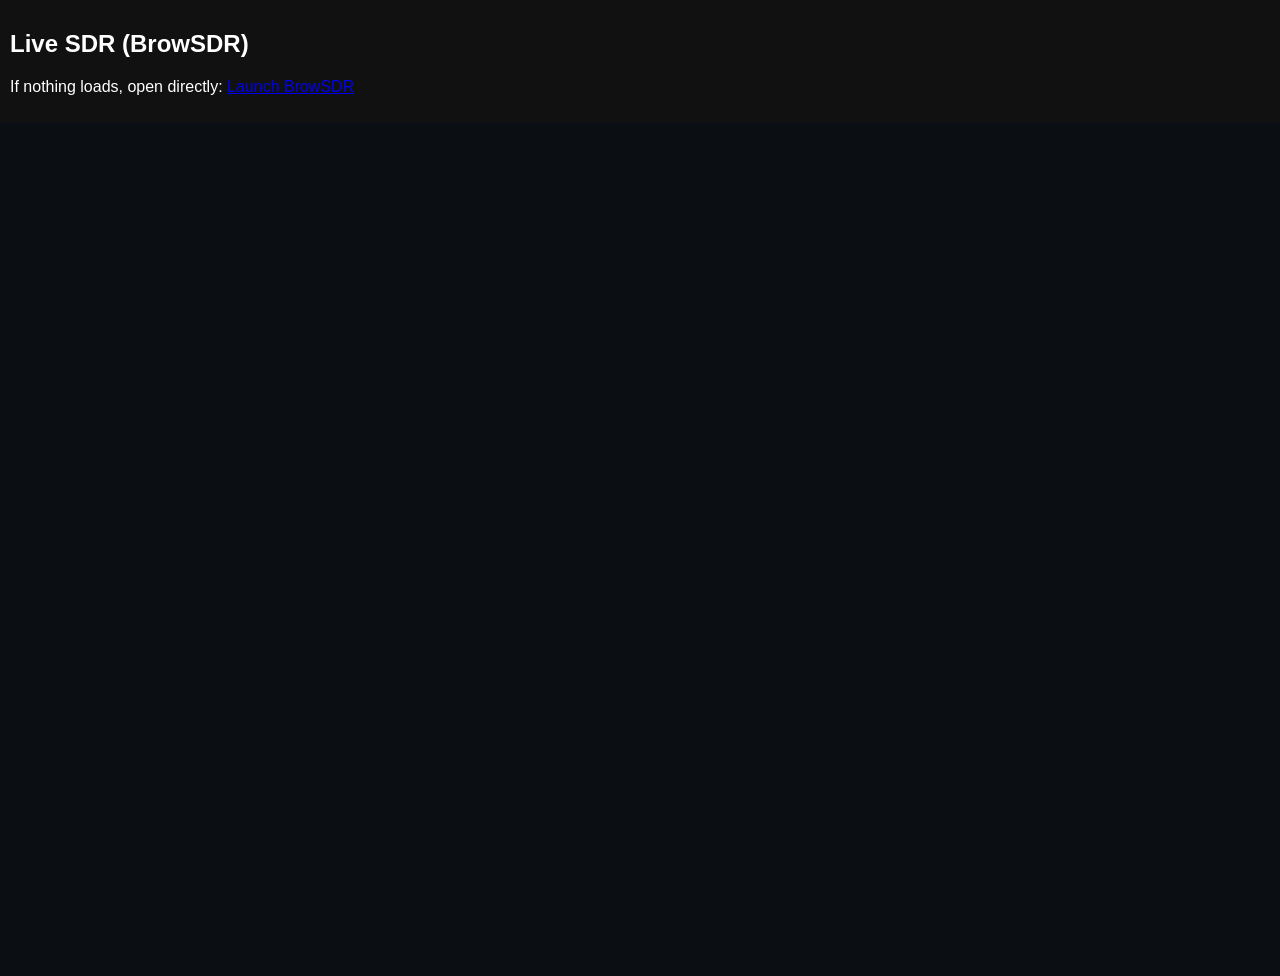
==== live_sdr.html @ 11d60bf8 "Add files via upload" ====
<!DOCTYPE html>
<html lang="en">
<head>
<meta charset="UTF-8">
<title>Live SDR</title>
<style>
body { margin:0; font-family: Arial; background:#0b0f14; color:#fff; }
.header { padding:10px; background:#111; }
iframe { width:100%; height:calc(100vh - 50px); border:none; }
</style>
</head>
<body>
<div class="header">
<h2>Live SDR (BrowSDR)</h2>
<p>If nothing loads, open directly: <a href="https://jlx.brownsdr.com" target="_blank">Launch BrowSDR</a></p>
</div>
<iframe src="https://jlx.brownsdr.com"></iframe>
</body>
</html>
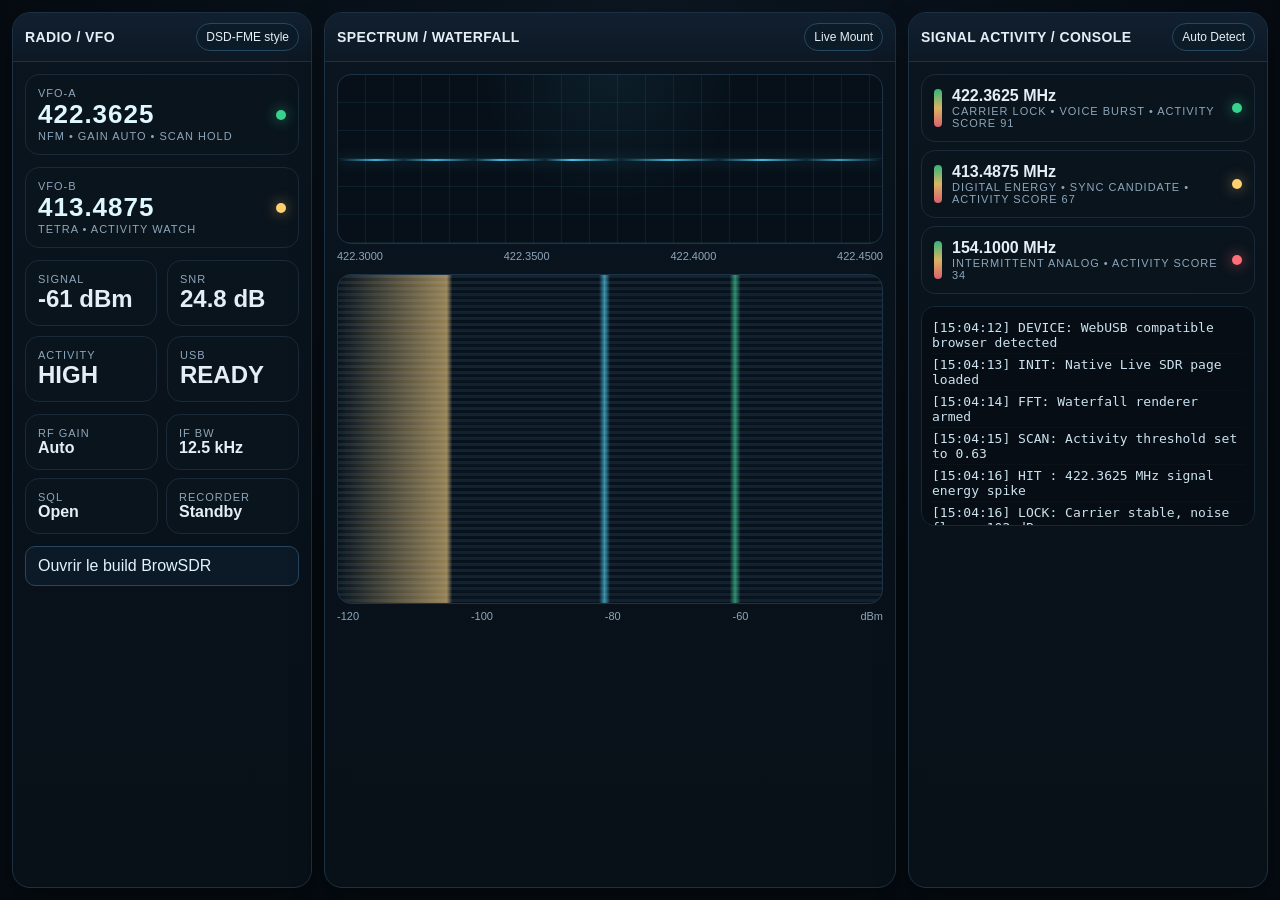
==== commit 1a609422: "Add files via upload" ====
--- a/live_sdr.html
+++ b/live_sdr.html
@@ -1,19 +1,96 @@
 <!DOCTYPE html>
-<html lang="en">
+<html lang="fr">
 <head>
-<meta charset="UTF-8">
-<title>Live SDR</title>
-<style>
-body { margin:0; font-family: Arial; background:#0b0f14; color:#fff; }
-.header { padding:10px; background:#111; }
-iframe { width:100%; height:calc(100vh - 50px); border:none; }
-</style>
+  <meta charset="UTF-8" />
+  <meta name="viewport" content="width=device-width, initial-scale=1.0" />
+  <title>Live SDR Console</title>
+  <style>
+    :root{--bg:#050b11;--panel:#0b151f;--line:#1d3142;--text:#e5eef6;--muted:#8ea6ba;--cyan:#4dd8ff;--green:#37d38d;--amber:#ffd06f;--red:#ff6e79;}
+    *{box-sizing:border-box}
+    html,body{margin:0;padding:0;background:radial-gradient(circle at top,#0b1621,#050b11 58%);color:var(--text);font-family:Segoe UI,Arial,sans-serif}
+    .shell{display:grid;grid-template-columns:300px 1fr 360px;gap:12px;padding:12px;min-height:100vh}
+    .panel{background:linear-gradient(180deg,rgba(10,21,31,.98),rgba(8,16,24,.98));border:1px solid var(--line);border-radius:18px;box-shadow:0 14px 34px rgba(0,0,0,.28);overflow:hidden}
+    .panel-head{padding:10px 12px;border-bottom:1px solid var(--line);display:flex;justify-content:space-between;align-items:center;background:linear-gradient(180deg,#112030,#0d1824)}
+    .panel-head h2,.panel-head h3{margin:0;font-size:14px;letter-spacing:.4px;text-transform:uppercase}
+    .panel-body{padding:12px}.stack{display:grid;gap:12px}
+    .status-grid{display:grid;grid-template-columns:repeat(2,minmax(0,1fr));gap:10px}
+    .tile,.knob,.vfo,.signal{background:#0a141d;border:1px solid #1a2a38;border-radius:14px;padding:12px}
+    .tile-label,.small{font-size:11px;color:var(--muted);text-transform:uppercase;letter-spacing:1px}
+    .tile-value{font-size:24px;font-weight:800}.freq{font-size:26px;font-weight:800;letter-spacing:1px;color:#dff7ff}
+    .tag{padding:6px 9px;border-radius:999px;border:1px solid #234961;background:#0b1c28;font-size:12px}
+    .led{width:10px;height:10px;border-radius:50%}.green{background:var(--green);box-shadow:0 0 14px rgba(55,211,141,.65)}.red{background:var(--red);box-shadow:0 0 14px rgba(255,110,121,.65)}.amber{background:var(--amber);box-shadow:0 0 14px rgba(255,208,111,.55)}
+    .vfo{display:grid;grid-template-columns:1fr auto;gap:10px;align-items:center}
+    .mini-controls{display:grid;grid-template-columns:repeat(2,1fr);gap:8px}
+    .scope{height:170px;border-radius:14px;border:1px solid #1e3345;background:linear-gradient(transparent 95%,rgba(77,216,255,.08) 96%),linear-gradient(90deg,transparent 95%,rgba(77,216,255,.08) 96%),radial-gradient(circle at top,rgba(77,216,255,.07),transparent 40%),#071019;background-size:100% 28px,28px 100%,100% 100%,100% 100%;position:relative;overflow:hidden}
+    .wave{position:absolute;left:0;right:0;top:50%;height:2px;background:linear-gradient(90deg,transparent 0%,rgba(77,216,255,.8) 7%,rgba(77,216,255,.15) 12%,rgba(77,216,255,.8) 18%,rgba(77,216,255,.12) 25%,rgba(77,216,255,.85) 30%,rgba(77,216,255,.1) 38%,rgba(77,216,255,.9) 43%,rgba(77,216,255,.08) 52%,rgba(77,216,255,.8) 61%,rgba(77,216,255,.12) 70%,rgba(77,216,255,.85) 78%,rgba(77,216,255,.12) 86%,rgba(77,216,255,.7) 92%,transparent 100%);box-shadow:0 0 14px rgba(77,216,255,.38);animation:drift 8s linear infinite}
+    .waterfall{height:330px;border-radius:14px;border:1px solid #1e3345;background:repeating-linear-gradient(180deg,rgba(16,34,50,1) 0px,rgba(16,34,50,1) 3px,rgba(8,18,28,1) 3px,rgba(8,18,28,1) 6px),linear-gradient(90deg,#0a1220 0%,#10223a 10%,#152a4c 22%,#1f4d7a 36%,#55d0ff 50%,#1f4d7a 64%,#152a4c 78%,#10223a 90%,#0a1220 100%);position:relative;overflow:hidden}
+    .waterfall:before{content:"";position:absolute;inset:0;background:linear-gradient(90deg,transparent 0%,rgba(255,208,111,.8) 20%,transparent 21%,transparent 48%,rgba(77,216,255,.85) 49%,transparent 50%,transparent 72%,rgba(55,211,141,.85) 73%,transparent 74%,transparent 100%);opacity:.72;mix-blend-mode:screen}
+    .waterfall:after{content:"";position:absolute;left:0;right:0;top:0;height:100%;background:repeating-linear-gradient(180deg,rgba(255,255,255,.02) 0 2px,transparent 2px 7px);animation:fall 8s linear infinite;opacity:.7}
+    .fft-scale{display:flex;justify-content:space-between;color:var(--muted);font-size:11px;margin-top:6px}
+    .signals{display:grid;gap:8px}.signal{display:grid;grid-template-columns:auto 1fr auto;gap:10px;align-items:center}
+    .bar{width:8px;height:38px;border-radius:999px;background:linear-gradient(180deg,var(--green),var(--amber),var(--red));opacity:.85}
+    .console{height:220px;overflow:auto;background:#060d14;border:1px solid #172838;border-radius:14px;padding:10px;font-family:Consolas,monospace;color:#cce2ef;font-size:13px}
+    .console div{padding:3px 0;border-bottom:1px dotted rgba(255,255,255,.04)}
+    .btn{display:inline-block;padding:10px 12px;border-radius:10px;border:1px solid #274660;background:#0c1a27;color:#dff4ff;text-decoration:none}
+    @keyframes fall{from{transform:translateY(-30px)}to{transform:translateY(30px)}} @keyframes drift{from{transform:translateX(-5%)}to{transform:translateX(5%)}}
+    @media (max-width: 1200px){.shell{grid-template-columns:1fr}}
+  </style>
 </head>
 <body>
-<div class="header">
-<h2>Live SDR (BrowSDR)</h2>
-<p>If nothing loads, open directly: <a href="https://jlx.brownsdr.com" target="_blank">Launch BrowSDR</a></p>
-</div>
-<iframe src="https://jlx.brownsdr.com"></iframe>
+  <div class="shell">
+    <section class="panel">
+      <div class="panel-head"><h2>Radio / VFO</h2><span class="tag">DSD-FME style</span></div>
+      <div class="panel-body stack">
+        <div class="vfo"><div><div class="small">VFO-A</div><div class="freq">422.3625</div><div class="small">NFM • Gain Auto • Scan Hold</div></div><div class="led green"></div></div>
+        <div class="vfo"><div><div class="small">VFO-B</div><div class="freq">413.4875</div><div class="small">TETRA • Activity Watch</div></div><div class="led amber"></div></div>
+        <div class="status-grid">
+          <div class="tile"><div class="tile-label">Signal</div><div class="tile-value">-61 dBm</div></div>
+          <div class="tile"><div class="tile-label">SNR</div><div class="tile-value">24.8 dB</div></div>
+          <div class="tile"><div class="tile-label">Activity</div><div class="tile-value">HIGH</div></div>
+          <div class="tile"><div class="tile-label">USB</div><div class="tile-value">READY</div></div>
+        </div>
+        <div class="mini-controls">
+          <div class="knob"><div class="small">RF Gain</div><strong>Auto</strong></div>
+          <div class="knob"><div class="small">IF BW</div><strong>12.5 kHz</strong></div>
+          <div class="knob"><div class="small">SQL</div><strong>Open</strong></div>
+          <div class="knob"><div class="small">Recorder</div><strong>Standby</strong></div>
+        </div>
+        <a class="btn" href="live_sdr_vendor/" target="_blank" rel="noopener">Ouvrir le build BrowSDR</a>
+      </div>
+    </section>
+
+    <section class="panel">
+      <div class="panel-head"><h2>Spectrum / Waterfall</h2><span class="tag">Live Mount</span></div>
+      <div class="panel-body">
+        <div class="scope"><div class="wave"></div></div>
+        <div class="fft-scale"><span>422.3000</span><span>422.3500</span><span>422.4000</span><span>422.4500</span></div>
+        <div style="height:12px"></div>
+        <div class="waterfall"></div>
+        <div class="fft-scale"><span>-120</span><span>-100</span><span>-80</span><span>-60</span><span>dBm</span></div>
+      </div>
+    </section>
+
+    <section class="panel">
+      <div class="panel-head"><h3>Signal Activity / Console</h3><span class="tag">Auto Detect</span></div>
+      <div class="panel-body stack">
+        <div class="signals">
+          <div class="signal"><div class="bar"></div><div><strong>422.3625 MHz</strong><div class="small">Carrier lock • Voice burst • Activity score 91</div></div><div class="led green"></div></div>
+          <div class="signal"><div class="bar"></div><div><strong>413.4875 MHz</strong><div class="small">Digital energy • Sync candidate • Activity score 67</div></div><div class="led amber"></div></div>
+          <div class="signal"><div class="bar"></div><div><strong>154.1000 MHz</strong><div class="small">Intermittent analog • Activity score 34</div></div><div class="led red"></div></div>
+        </div>
+        <div class="console">
+          <div>[15:04:12] DEVICE: WebUSB compatible browser detected</div>
+          <div>[15:04:13] INIT: Native Live SDR page loaded</div>
+          <div>[15:04:14] FFT: Waterfall renderer armed</div>
+          <div>[15:04:15] SCAN: Activity threshold set to 0.63</div>
+          <div>[15:04:16] HIT : 422.3625 MHz signal energy spike</div>
+          <div>[15:04:16] LOCK: Carrier stable, noise floor -102 dBm</div>
+          <div>[15:04:17] VFO : VFO-A hold, burst window 220 ms</div>
+          <div>[15:04:19] LOG : Awaiting full BrowSDR static build mount</div>
+          <div>[15:04:20] PATH: /live_sdr_vendor/</div>
+        </div>
+      </div>
+    </section>
+  </div>
 </body>
 </html>
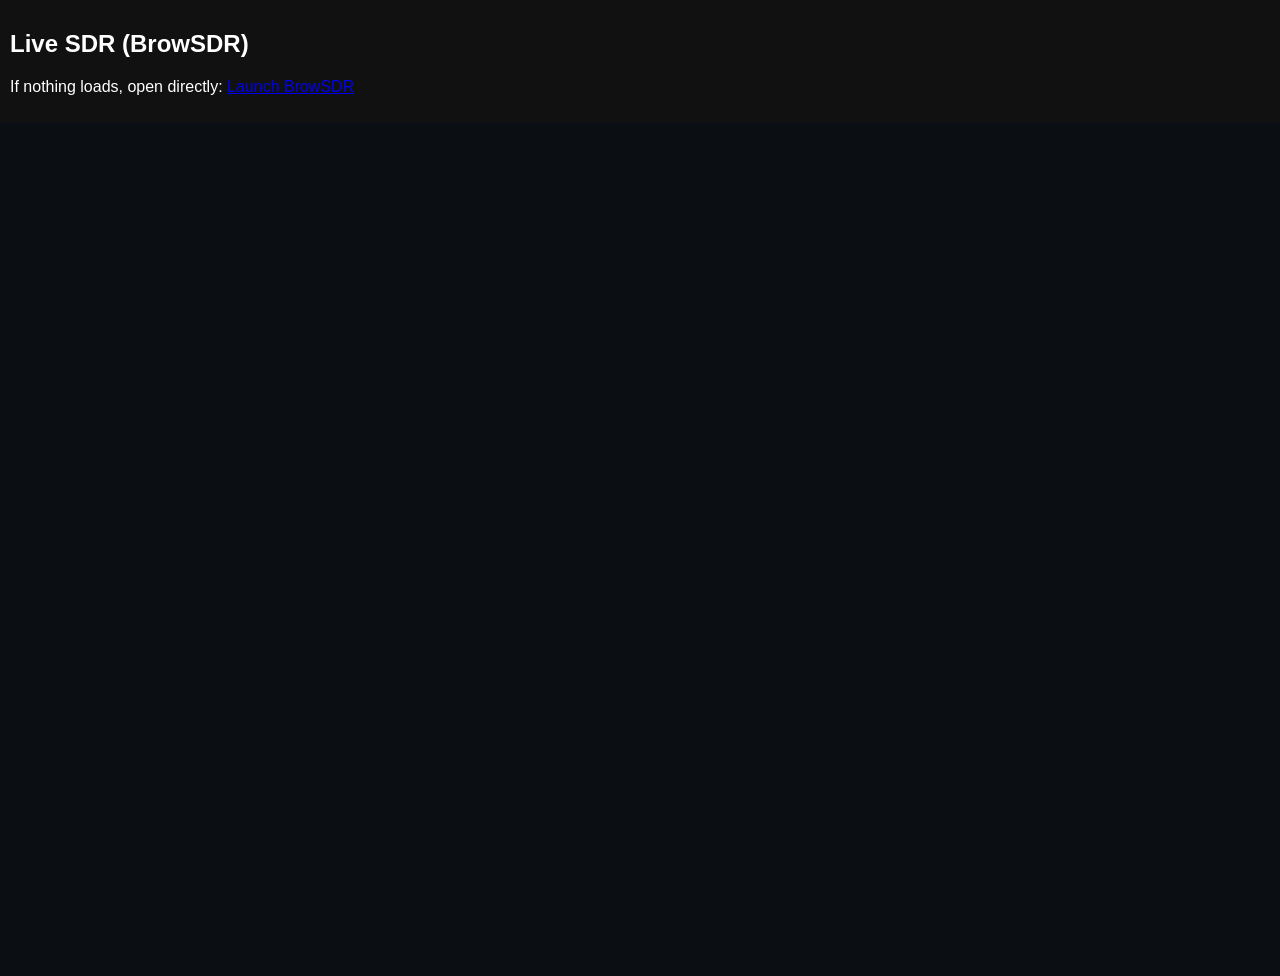
==== commit 23c9fb9c: "Add files via upload" ====
--- a/live_sdr.html
+++ b/live_sdr.html
@@ -1,96 +1,19 @@
 <!DOCTYPE html>
-<html lang="fr">
+<html lang="en">
 <head>
-  <meta charset="UTF-8" />
-  <meta name="viewport" content="width=device-width, initial-scale=1.0" />
-  <title>Live SDR Console</title>
-  <style>
-    :root{--bg:#050b11;--panel:#0b151f;--line:#1d3142;--text:#e5eef6;--muted:#8ea6ba;--cyan:#4dd8ff;--green:#37d38d;--amber:#ffd06f;--red:#ff6e79;}
-    *{box-sizing:border-box}
-    html,body{margin:0;padding:0;background:radial-gradient(circle at top,#0b1621,#050b11 58%);color:var(--text);font-family:Segoe UI,Arial,sans-serif}
-    .shell{display:grid;grid-template-columns:300px 1fr 360px;gap:12px;padding:12px;min-height:100vh}
-    .panel{background:linear-gradient(180deg,rgba(10,21,31,.98),rgba(8,16,24,.98));border:1px solid var(--line);border-radius:18px;box-shadow:0 14px 34px rgba(0,0,0,.28);overflow:hidden}
-    .panel-head{padding:10px 12px;border-bottom:1px solid var(--line);display:flex;justify-content:space-between;align-items:center;background:linear-gradient(180deg,#112030,#0d1824)}
-    .panel-head h2,.panel-head h3{margin:0;font-size:14px;letter-spacing:.4px;text-transform:uppercase}
-    .panel-body{padding:12px}.stack{display:grid;gap:12px}
-    .status-grid{display:grid;grid-template-columns:repeat(2,minmax(0,1fr));gap:10px}
-    .tile,.knob,.vfo,.signal{background:#0a141d;border:1px solid #1a2a38;border-radius:14px;padding:12px}
-    .tile-label,.small{font-size:11px;color:var(--muted);text-transform:uppercase;letter-spacing:1px}
-    .tile-value{font-size:24px;font-weight:800}.freq{font-size:26px;font-weight:800;letter-spacing:1px;color:#dff7ff}
-    .tag{padding:6px 9px;border-radius:999px;border:1px solid #234961;background:#0b1c28;font-size:12px}
-    .led{width:10px;height:10px;border-radius:50%}.green{background:var(--green);box-shadow:0 0 14px rgba(55,211,141,.65)}.red{background:var(--red);box-shadow:0 0 14px rgba(255,110,121,.65)}.amber{background:var(--amber);box-shadow:0 0 14px rgba(255,208,111,.55)}
-    .vfo{display:grid;grid-template-columns:1fr auto;gap:10px;align-items:center}
-    .mini-controls{display:grid;grid-template-columns:repeat(2,1fr);gap:8px}
-    .scope{height:170px;border-radius:14px;border:1px solid #1e3345;background:linear-gradient(transparent 95%,rgba(77,216,255,.08) 96%),linear-gradient(90deg,transparent 95%,rgba(77,216,255,.08) 96%),radial-gradient(circle at top,rgba(77,216,255,.07),transparent 40%),#071019;background-size:100% 28px,28px 100%,100% 100%,100% 100%;position:relative;overflow:hidden}
-    .wave{position:absolute;left:0;right:0;top:50%;height:2px;background:linear-gradient(90deg,transparent 0%,rgba(77,216,255,.8) 7%,rgba(77,216,255,.15) 12%,rgba(77,216,255,.8) 18%,rgba(77,216,255,.12) 25%,rgba(77,216,255,.85) 30%,rgba(77,216,255,.1) 38%,rgba(77,216,255,.9) 43%,rgba(77,216,255,.08) 52%,rgba(77,216,255,.8) 61%,rgba(77,216,255,.12) 70%,rgba(77,216,255,.85) 78%,rgba(77,216,255,.12) 86%,rgba(77,216,255,.7) 92%,transparent 100%);box-shadow:0 0 14px rgba(77,216,255,.38);animation:drift 8s linear infinite}
-    .waterfall{height:330px;border-radius:14px;border:1px solid #1e3345;background:repeating-linear-gradient(180deg,rgba(16,34,50,1) 0px,rgba(16,34,50,1) 3px,rgba(8,18,28,1) 3px,rgba(8,18,28,1) 6px),linear-gradient(90deg,#0a1220 0%,#10223a 10%,#152a4c 22%,#1f4d7a 36%,#55d0ff 50%,#1f4d7a 64%,#152a4c 78%,#10223a 90%,#0a1220 100%);position:relative;overflow:hidden}
-    .waterfall:before{content:"";position:absolute;inset:0;background:linear-gradient(90deg,transparent 0%,rgba(255,208,111,.8) 20%,transparent 21%,transparent 48%,rgba(77,216,255,.85) 49%,transparent 50%,transparent 72%,rgba(55,211,141,.85) 73%,transparent 74%,transparent 100%);opacity:.72;mix-blend-mode:screen}
-    .waterfall:after{content:"";position:absolute;left:0;right:0;top:0;height:100%;background:repeating-linear-gradient(180deg,rgba(255,255,255,.02) 0 2px,transparent 2px 7px);animation:fall 8s linear infinite;opacity:.7}
-    .fft-scale{display:flex;justify-content:space-between;color:var(--muted);font-size:11px;margin-top:6px}
-    .signals{display:grid;gap:8px}.signal{display:grid;grid-template-columns:auto 1fr auto;gap:10px;align-items:center}
-    .bar{width:8px;height:38px;border-radius:999px;background:linear-gradient(180deg,var(--green),var(--amber),var(--red));opacity:.85}
-    .console{height:220px;overflow:auto;background:#060d14;border:1px solid #172838;border-radius:14px;padding:10px;font-family:Consolas,monospace;color:#cce2ef;font-size:13px}
-    .console div{padding:3px 0;border-bottom:1px dotted rgba(255,255,255,.04)}
-    .btn{display:inline-block;padding:10px 12px;border-radius:10px;border:1px solid #274660;background:#0c1a27;color:#dff4ff;text-decoration:none}
-    @keyframes fall{from{transform:translateY(-30px)}to{transform:translateY(30px)}} @keyframes drift{from{transform:translateX(-5%)}to{transform:translateX(5%)}}
-    @media (max-width: 1200px){.shell{grid-template-columns:1fr}}
-  </style>
+<meta charset="UTF-8">
+<title>Live SDR</title>
+<style>
+body { margin:0; font-family: Arial; background:#0b0f14; color:#fff; }
+.header { padding:10px; background:#111; }
+iframe { width:100%; height:calc(100vh - 50px); border:none; }
+</style>
 </head>
 <body>
-  <div class="shell">
-    <section class="panel">
-      <div class="panel-head"><h2>Radio / VFO</h2><span class="tag">DSD-FME style</span></div>
-      <div class="panel-body stack">
-        <div class="vfo"><div><div class="small">VFO-A</div><div class="freq">422.3625</div><div class="small">NFM • Gain Auto • Scan Hold</div></div><div class="led green"></div></div>
-        <div class="vfo"><div><div class="small">VFO-B</div><div class="freq">413.4875</div><div class="small">TETRA • Activity Watch</div></div><div class="led amber"></div></div>
-        <div class="status-grid">
-          <div class="tile"><div class="tile-label">Signal</div><div class="tile-value">-61 dBm</div></div>
-          <div class="tile"><div class="tile-label">SNR</div><div class="tile-value">24.8 dB</div></div>
-          <div class="tile"><div class="tile-label">Activity</div><div class="tile-value">HIGH</div></div>
-          <div class="tile"><div class="tile-label">USB</div><div class="tile-value">READY</div></div>
-        </div>
-        <div class="mini-controls">
-          <div class="knob"><div class="small">RF Gain</div><strong>Auto</strong></div>
-          <div class="knob"><div class="small">IF BW</div><strong>12.5 kHz</strong></div>
-          <div class="knob"><div class="small">SQL</div><strong>Open</strong></div>
-          <div class="knob"><div class="small">Recorder</div><strong>Standby</strong></div>
-        </div>
-        <a class="btn" href="live_sdr_vendor/" target="_blank" rel="noopener">Ouvrir le build BrowSDR</a>
-      </div>
-    </section>
-
-    <section class="panel">
-      <div class="panel-head"><h2>Spectrum / Waterfall</h2><span class="tag">Live Mount</span></div>
-      <div class="panel-body">
-        <div class="scope"><div class="wave"></div></div>
-        <div class="fft-scale"><span>422.3000</span><span>422.3500</span><span>422.4000</span><span>422.4500</span></div>
-        <div style="height:12px"></div>
-        <div class="waterfall"></div>
-        <div class="fft-scale"><span>-120</span><span>-100</span><span>-80</span><span>-60</span><span>dBm</span></div>
-      </div>
-    </section>
-
-    <section class="panel">
-      <div class="panel-head"><h3>Signal Activity / Console</h3><span class="tag">Auto Detect</span></div>
-      <div class="panel-body stack">
-        <div class="signals">
-          <div class="signal"><div class="bar"></div><div><strong>422.3625 MHz</strong><div class="small">Carrier lock • Voice burst • Activity score 91</div></div><div class="led green"></div></div>
-          <div class="signal"><div class="bar"></div><div><strong>413.4875 MHz</strong><div class="small">Digital energy • Sync candidate • Activity score 67</div></div><div class="led amber"></div></div>
-          <div class="signal"><div class="bar"></div><div><strong>154.1000 MHz</strong><div class="small">Intermittent analog • Activity score 34</div></div><div class="led red"></div></div>
-        </div>
-        <div class="console">
-          <div>[15:04:12] DEVICE: WebUSB compatible browser detected</div>
-          <div>[15:04:13] INIT: Native Live SDR page loaded</div>
-          <div>[15:04:14] FFT: Waterfall renderer armed</div>
-          <div>[15:04:15] SCAN: Activity threshold set to 0.63</div>
-          <div>[15:04:16] HIT : 422.3625 MHz signal energy spike</div>
-          <div>[15:04:16] LOCK: Carrier stable, noise floor -102 dBm</div>
-          <div>[15:04:17] VFO : VFO-A hold, burst window 220 ms</div>
-          <div>[15:04:19] LOG : Awaiting full BrowSDR static build mount</div>
-          <div>[15:04:20] PATH: /live_sdr_vendor/</div>
-        </div>
-      </div>
-    </section>
-  </div>
+<div class="header">
+<h2>Live SDR (BrowSDR)</h2>
+<p>If nothing loads, open directly: <a href="https://jlx.brownsdr.com" target="_blank">Launch BrowSDR</a></p>
+</div>
+<iframe src="https://jlx.brownsdr.com"></iframe>
 </body>
 </html>
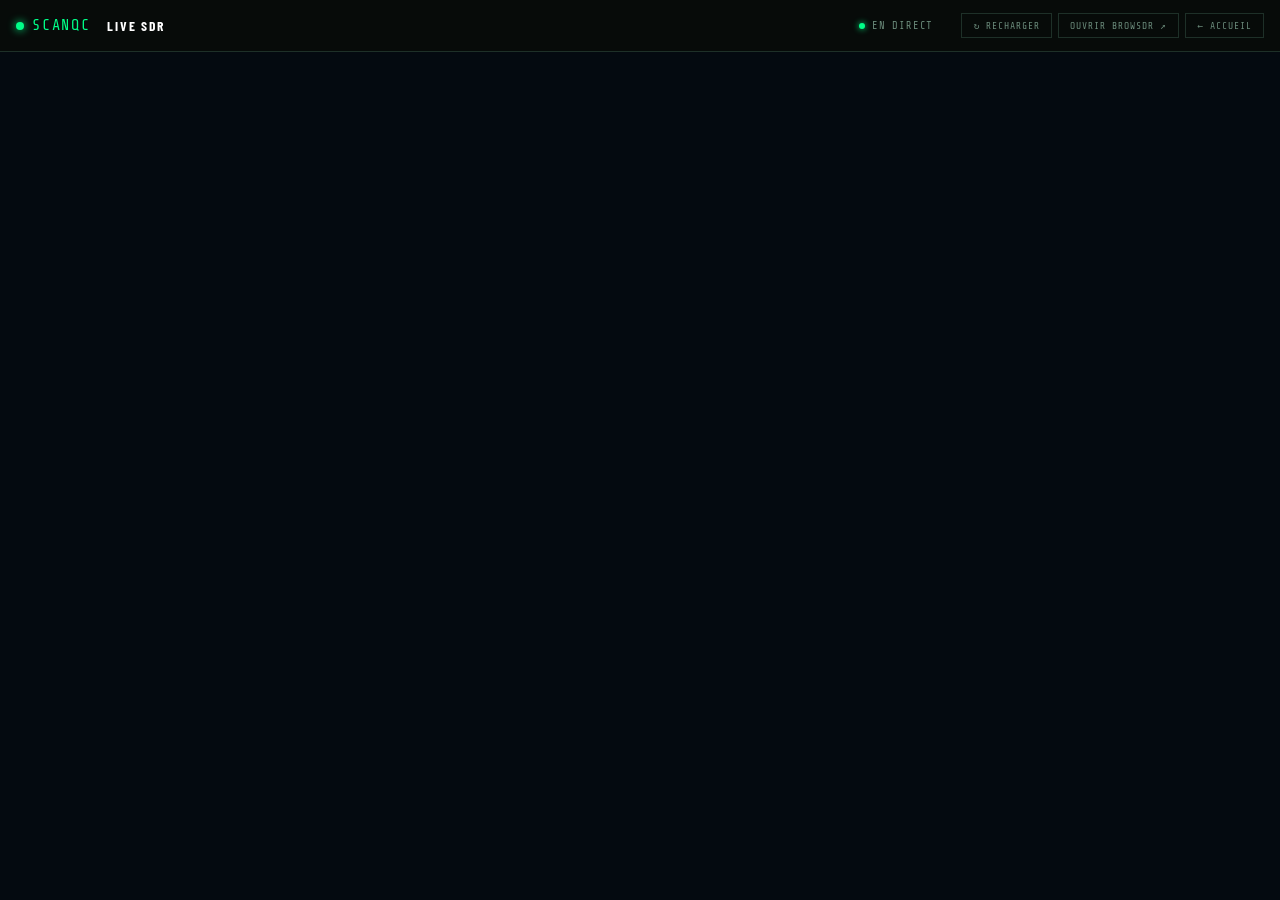
==== commit 0db49042: "fix: themed Live SDR page with ScanQC chrome and local vendor fallback" ====
--- a/live_sdr.html
+++ b/live_sdr.html
@@ -1,19 +1,181 @@
 <!DOCTYPE html>
-<html lang="en">
+<html lang="fr" data-theme="dark">
 <head>
 <meta charset="UTF-8">
-<title>Live SDR</title>
+<meta name="viewport" content="width=device-width, initial-scale=1.0">
+<title>Live SDR — ScanQC</title>
+<link rel="preconnect" href="https://fonts.googleapis.com">
+<link href="https://fonts.googleapis.com/css2?family=Share+Tech+Mono&family=Barlow+Condensed:wght@600;700;900&display=swap" rel="stylesheet">
 <style>
-body { margin:0; font-family: Arial; background:#0b0f14; color:#fff; }
-.header { padding:10px; background:#111; }
-iframe { width:100%; height:calc(100vh - 50px); border:none; }
+:root {
+  --black:#080c0a; --panel:#0f1a16; --card:#121f1a; --border:#1e3028;
+  --green:#00ff88; --green-faint:rgba(0,255,136,0.08); --green-glow:rgba(0,255,136,0.18);
+  --amber:#ffaa00; --red:#ff3344; --text:#c8ddd5; --text-dim:#6a8a7a;
+  --mono:'Share Tech Mono',monospace; --cond:'Barlow Condensed',sans-serif;
+}
+* { box-sizing:border-box; margin:0; padding:0 }
+html, body { height:100%; background:var(--black); color:var(--text); font-family:var(--cond); overflow:hidden }
+.header {
+  height:52px; display:flex; align-items:center; gap:1rem; padding:0 1rem;
+  background:rgba(8,12,10,0.96); border-bottom:1px solid var(--border); flex-shrink:0;
+}
+.logo {
+  font-family:var(--mono); color:var(--green); font-size:0.95rem; letter-spacing:0.12em;
+  text-decoration:none; display:flex; align-items:center; gap:0.5rem;
+}
+.logo::before {
+  content:''; width:8px; height:8px; border-radius:50%; background:var(--green);
+  box-shadow:0 0 8px var(--green); animation:pulse 1.8s ease-in-out infinite;
+}
+@keyframes pulse { 0%,100%{opacity:1} 50%{opacity:0.4} }
+.title {
+  font-size:0.85rem; letter-spacing:0.14em; text-transform:uppercase; color:#fff; font-weight:700;
+}
+.status {
+  margin-left:auto; font-family:var(--mono); font-size:0.65rem; letter-spacing:0.08em;
+  color:var(--text-dim); display:flex; align-items:center; gap:0.45rem;
+}
+.status .dot { width:6px; height:6px; border-radius:50%; background:var(--amber) }
+.status.live .dot { background:var(--green); box-shadow:0 0 6px var(--green) }
+.status.offline .dot { background:var(--red) }
+.actions { display:flex; gap:0.4rem; margin-left:0.75rem }
+.btn {
+  font-family:var(--mono); font-size:0.6rem; letter-spacing:0.1em; text-transform:uppercase;
+  padding:0.35rem 0.7rem; border:1px solid var(--border); background:transparent; color:var(--text-dim);
+  cursor:pointer; text-decoration:none; transition:all 0.15s;
+}
+.btn:hover { color:var(--green); border-color:rgba(0,255,136,0.35); background:var(--green-faint) }
+.frame-wrap { position:relative; height:calc(100% - 52px); background:#040a10 }
+iframe { width:100%; height:100%; border:none; display:block; background:#040a10 }
+.fallback {
+  position:absolute; inset:0; display:none; align-items:center; justify-content:center;
+  flex-direction:column; gap:1rem; padding:2rem; text-align:center; background:var(--black);
+}
+.fallback.show { display:flex }
+.fallback h2 {
+  font-size:1.4rem; letter-spacing:0.12em; text-transform:uppercase; color:#fff;
+}
+.fallback p { max-width:420px; color:var(--text-dim); font-family:var(--mono); font-size:0.75rem; line-height:1.6 }
+.fallback a {
+  font-family:var(--mono); font-size:0.7rem; letter-spacing:0.12em; text-transform:uppercase;
+  color:var(--green); border:1px solid var(--green); padding:0.65rem 1.4rem; text-decoration:none;
+}
+.fallback a:hover { background:var(--green); color:var(--black); box-shadow:0 0 24px var(--green-glow) }
+.note {
+  font-family:var(--mono); font-size:0.55rem; color:var(--text-dim); opacity:0.7; margin-top:0.5rem;
+}
 </style>
 </head>
 <body>
-<div class="header">
-<h2>Live SDR (BrowSDR)</h2>
-<p>If nothing loads, open directly: <a href="https://jlx.brownsdr.com" target="_blank">Launch BrowSDR</a></p>
-</div>
-<iframe src="https://jlx.brownsdr.com"></iframe>
+  <header class="header">
+    <a class="logo" href="index.html">SCANQC</a>
+    <div class="title">Live SDR</div>
+    <div class="status" id="sdrStatus"><span class="dot"></span><span id="sdrStatusText">CHARGEMENT…</span></div>
+    <div class="actions">
+      <button class="btn" type="button" id="btnReload">↻ Recharger</button>
+      <a class="btn" id="btnExternal" href="https://jlx.brownsdr.com" target="_blank" rel="noopener">Ouvrir BrowSDR ↗</a>
+      <a class="btn" href="index.html">← Accueil</a>
+    </div>
+  </header>
+
+  <div class="frame-wrap">
+    <iframe
+      id="sdrFrame"
+      title="BrowSDR"
+      src="https://jlx.brownsdr.com"
+      allow="autoplay; microphone; camera; fullscreen"
+      referrerpolicy="no-referrer-when-downgrade"
+    ></iframe>
+    <div class="fallback" id="sdrFallback">
+      <h2>Console Live SDR</h2>
+      <p>
+        L’intégration iframe n’est pas disponible (blocage navigateur ou X-Frame-Options).
+        Utilise le build local <code>live_sdr_vendor/</code> s’il est présent, ou ouvre BrowSDR dans un nouvel onglet.
+      </p>
+      <a id="fallbackExternal" href="https://jlx.brownsdr.com" target="_blank" rel="noopener">Lancer BrowSDR</a>
+      <div class="note">Build local optionnel : lancer import-browsdr.sh / import-browsdr.ps1</div>
+    </div>
+  </div>
+
+<script>
+(function () {
+  const frame = document.getElementById('sdrFrame');
+  const status = document.getElementById('sdrStatus');
+  const statusText = document.getElementById('sdrStatusText');
+  const fallback = document.getElementById('sdrFallback');
+  const btnReload = document.getElementById('btnReload');
+  const btnExternal = document.getElementById('btnExternal');
+  const fallbackExternal = document.getElementById('fallbackExternal');
+
+  const remoteUrl = 'https://jlx.brownsdr.com';
+  const localUrl = 'live_sdr_vendor/index.html';
+
+  function setStatus(mode, label) {
+    status.classList.remove('live', 'offline');
+    if (mode) status.classList.add(mode);
+    statusText.textContent = label;
+  }
+
+  function showFallback() {
+    fallback.classList.add('show');
+    setStatus('offline', 'HORS LIGNE / IFRAME BLOQUÉ');
+  }
+
+  function hideFallback() {
+    fallback.classList.remove('show');
+    setStatus('live', 'EN DIRECT');
+  }
+
+  // Prefer local vendor build when present
+  fetch(localUrl, { method: 'HEAD', cache: 'no-store' })
+    .then(function (res) {
+      if (res.ok) {
+        frame.src = localUrl;
+        btnExternal.href = localUrl;
+        fallbackExternal.href = localUrl;
+        setStatus('live', 'BUILD LOCAL');
+      }
+    })
+    .catch(function () { /* remote default already set */ });
+
+  let loaded = false;
+  frame.addEventListener('load', function () {
+    loaded = true;
+    // Cannot reliably read cross-origin content; assume OK unless timeout fired
+    if (!fallback.classList.contains('show')) {
+      setStatus('live', frame.src.indexOf('live_sdr_vendor') >= 0 ? 'BUILD LOCAL' : 'EN DIRECT');
+    }
+  });
+
+  // If iframe is blocked, load often never fires usefully — soft timeout
+  setTimeout(function () {
+    if (!loaded) {
+      // Keep remote attempt visible; only mark warning, not hard fail
+      setStatus('', 'CONNEXION…');
+    }
+  }, 4000);
+
+  // Hard fallback if user wants: detect empty after long wait
+  setTimeout(function () {
+    try {
+      // Same-origin only; cross-origin will throw — ignore
+      if (frame.contentDocument && frame.contentDocument.body && !frame.contentDocument.body.childElementCount) {
+        showFallback();
+      }
+    } catch (e) {
+      // Cross-origin: treat as probably working
+      if (!fallback.classList.contains('show')) setStatus('live', 'EN DIRECT');
+    }
+  }, 8000);
+
+  btnReload.addEventListener('click', function () {
+    hideFallback();
+    setStatus('', 'CHARGEMENT…');
+    const src = frame.src;
+    frame.src = 'about:blank';
+    setTimeout(function () { frame.src = src; }, 50);
+  });
+})();
+</script>
 </body>
 </html>
